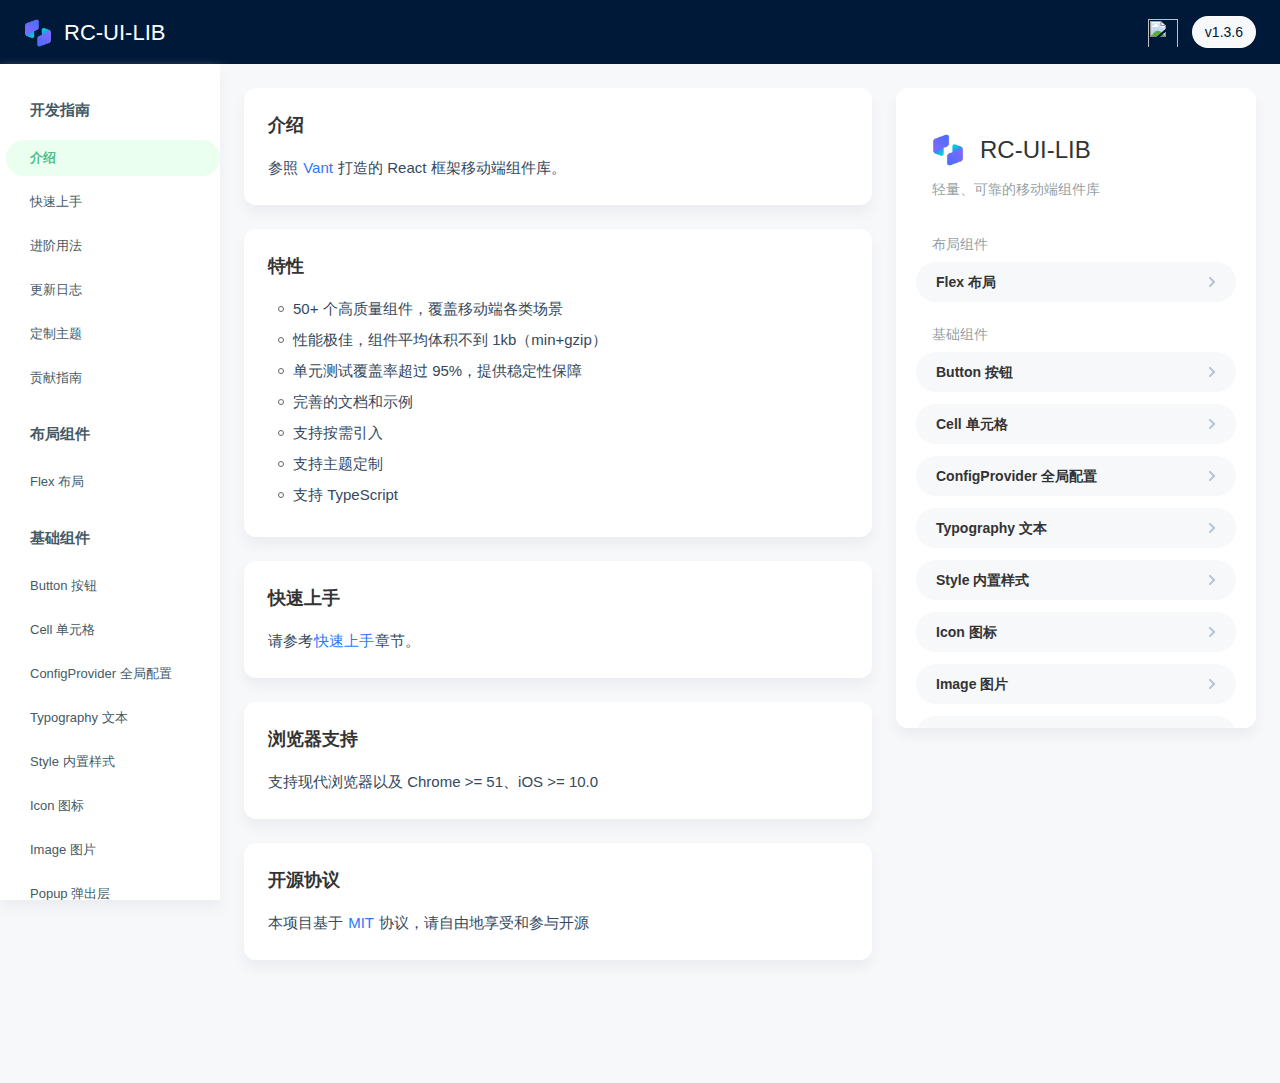
==== index.html @ c530688c "Deploying to gh-pages from @ windole/rc-ui-lib@82af30d1470b6442f98525e916a0ef64da126be9 🚀" ====
<!DOCTYPE html>
<html lang="en">
  <head>
    <meta charset="UTF-8" />
    <title>RC-UI-LIB - 轻量、可靠的移动端组件库</title>
    
    <meta name="description" content="轻量、可靠的移动端组件库" />
    
    <link rel="icon" type="image/png" href="./rc-ui-lib.png" />
    <meta
      name="viewport"
      content="width=device-width, initial-scale=1.0, maximum-scale=1.0, minimum-scale=1.0, viewport-fit=cover"
    />
    
    <meta http-equiv="Cache-Control" content="no-cache" />
    <meta http-equiv="Pragma" content="no-cache" />
    <meta http-equiv="Expires" content="0" />
    
    <script type="module" crossorigin src="./assets/main.d3267d7e.js"></script>
    <link rel="modulepreload" crossorigin href="./assets/locales.fc745e15.js">
    <link rel="modulepreload" crossorigin href="./assets/react-libs.5b212337.js">
    <link rel="stylesheet" href="./assets/index.b276807d.css">
  </head>
  <body>
    <div id="app"></div>
    
  </body>
</html>
---- assets/index.b276807d.css ----
.vant-doc-search{width:400px;height:64px;margin-left:140px;color:#454d64;font-size:14px;background-color:transparent;border:none}.vant-doc-search:focus{outline:none}.vant-doc-search::placeholder{color:#454d64;opacity:.7}.ds-dropdown-menu{line-height:1.8}.algolia-autocomplete .algolia-docsearch-suggestion--highlight{color:#2879ff;background-color:transparent}.algolia-autocomplete .algolia-docsearch-suggestion--title{font-weight:600}.algolia-autocomplete .algolia-docsearch-suggestion--text .algolia-docsearch-suggestion--highlight{box-shadow:inset 0 -1px #2879ff}.algolia-autocomplete .algolia-docsearch-suggestion--category-header{border-bottom-color:#eee}.algolia-autocomplete .ds-dropdown-menu [class^=ds-dataset-]{border:none}.algolia-autocomplete .ds-dropdown-menu{top:80%!important;box-shadow:0 4px 12px #ebedf0}.algolia-autocomplete .ds-dropdown-menu:before{display:none}.vant-doc-header{width:100%;background-color:#001938;user-select:none}.vant-doc-header__top{display:flex;align-items:center;height:64px;padding:0 24px;line-height:64px}.vant-doc-header__top-nav{flex:1;font-size:0;text-align:right}.vant-doc-header__top-nav>li{position:relative;display:inline-block;vertical-align:middle}.vant-doc-header__top-nav-item{margin-left:14px}.vant-doc-header__top-nav-title{display:block;font-size:15px}.vant-doc-header__cube{position:relative;display:block;padding:0 12px;color:#001938;background:#f7f8fa;font-size:14px;line-height:30px;text-align:center;border:1px solid rgba(255,255,255,.7);border-radius:20px;cursor:pointer;transition:.3s ease-in-out}.vant-doc-header__version-multiple:after{padding-right:20px;position:absolute;top:7px;right:7px;width:5px;height:5px;color:#001938;border:1px solid;border-color:transparent transparent currentColor currentColor;transform:rotate(-45deg);content:""}.vant-doc-header__version-pop{position:absolute;top:30px;right:0;left:0;z-index:99;color:#333;line-height:36px;text-align:left;background-color:#fff;border-radius:12px;box-shadow:0 4px 12px #ebedf0;transform-origin:top;transition:.2s cubic-bezier(.215,.61,.355,1)}.vant-doc-header__version-pop-item{padding-left:12px;transition:.2s}.vant-doc-header__version-pop-item:hover{color:#2879ff}.vant-doc-header__logo{display:block}.vant-doc-header__logo img,.vant-doc-header__logo span{vertical-align:middle}.vant-doc-header__logo img{width:28px;margin-right:12px}.vant-doc-header__logo span{display:inline-block;color:#fff;font-weight:500;text-decoration:none;font-size:22px;line-height:100%}.vant-doc-header__logo-link img{display:block;width:30px;height:30px;transition:.3s cubic-bezier(.175,.885,.32,1.275)}.vant-doc-header__logo-link img:hover{transform:scale(1.2)}.vant-doc-dropdown-enter,.vant-doc-dropdown-leave-active{transform:scaleY(0);opacity:0}.vant-doc-navlink{position:relative}.vant-doc-navlink:hover,.vant-doc-navlink.vant-doc-navlink--active{color:#4fc08d}.vant-doc-navlink.vant-doc-navlink--active{font-weight:600;background-color:#ebfff0;border-radius:999px}.vant-doc-navlink.vant-doc-navlink--active:after{display:inline-block}.vant-doc-nav{position:fixed;top:64px;bottom:0;left:0;z-index:1;min-width:220px;max-width:220px;padding:24px 0 72px;overflow-y:auto;background-color:#fff;box-shadow:0 8px 12px #ebedf0}@media (min-width: 1680px){.vant-doc-nav{left:50%;margin-left:-840px}}.vant-doc-nav::-webkit-scrollbar{width:6px;height:6px;background-color:transparent}.vant-doc-nav::-webkit-scrollbar-thumb{background-color:transparent;border-radius:6px}.vant-doc-nav:hover::-webkit-scrollbar-thumb{background-color:rgba(69,90,100,.2)}.vant-doc-nav__group{margin-bottom:16px;padding-left:6px}.vant-doc-nav__title{padding:8px 0 8px 24px;color:#455a64;font-weight:600;font-size:15px;line-height:28px}.vant-doc-nav__item a{display:block;margin:8px 0;padding:8px 0 8px 24px;color:#455a64;font-size:14px;line-height:20px;transition:color .2s}.vant-doc-nav__item a:hover,.vant-doc-nav__item a.active{color:#4fc08d}.vant-doc-nav__item a.active{font-weight:600;background-color:#ebfff0;border-radius:999px}.vant-doc-nav__item a span{font-size:13px}@media (max-width: 1300px){.vant-doc-nav__item a{font-size:13px}.vant-doc-nav__item:active{font-size:14px}}.vant-doc-container{box-sizing:border-box;padding-left:220px;overflow:hidden}.vant-doc-container--with-simulator{padding-right:384px}.vant-doc-content{position:relative;flex:1;padding:0 0 75px}.vant-doc-content .van-doc-card{margin-bottom:24px;padding:24px;background-color:#fff;border-radius:12px;box-shadow:0 8px 12px #ebedf0}.vant-doc-content a{margin:0 1px;color:#2879ff;-webkit-font-smoothing:auto}.vant-doc-content a:hover{color:#005cf4}.vant-doc-content a:active{color:#0049c1}.vant-doc-content h1,.vant-doc-content h2,.vant-doc-content h3,.vant-doc-content h4,.vant-doc-content h5,.vant-doc-content h6{color:#333;font-weight:400;line-height:1.5}.vant-doc-content h1[id],.vant-doc-content h2[id],.vant-doc-content h3[id],.vant-doc-content h4[id],.vant-doc-content h5[id],.vant-doc-content h6[id]{cursor:pointer}.vant-doc-content h1{margin:0 0 30px;font-size:30px;cursor:default}.vant-doc-content h2{margin:45px 0 20px;font-size:25px}.vant-doc-content h3{margin-bottom:16px;font-weight:600;font-size:18px}.vant-doc-content h4{margin:24px 0 12px;font-weight:600;font-size:16px}.vant-doc-content h5{margin:24px 0 12px;font-weight:600;font-size:15px}.vant-doc-content p{color:#34495e;font-size:15px;line-height:26px}.vant-doc-content table{width:100%;margin-top:12px;color:#34495e;font-size:14px;line-height:1.5;border-collapse:collapse}.vant-doc-content table th{padding:8px 10px;font-weight:600;text-align:left}.vant-doc-content table th:first-child{padding-left:0}.vant-doc-content table th:last-child{padding-right:0}.vant-doc-content table td{padding:8px;border-top:1px solid #f1f4f8}.vant-doc-content table td:first-child{padding-left:0}.vant-doc-content table td:first-child code{margin:0;padding:2px 6px;color:#2879ff;font-weight:600;font-size:11px;background-color:rgba(40,121,255,.1);border-radius:20px}.vant-doc-content table td:last-child{padding-right:0}.vant-doc-content table em{color:#4fc08d;font-size:14px;font-family:Source Code Pro,Monaco,Inconsolata,monospace;font-style:normal;-webkit-font-smoothing:auto}.vant-doc-content ul li,.vant-doc-content ol li{position:relative;margin:5px 0 5px 10px;padding-left:15px;color:#34495e;font-size:15px;line-height:26px}.vant-doc-content ul li:before,.vant-doc-content ol li:before{position:absolute;top:0;left:0;box-sizing:border-box;width:6px;height:6px;margin-top:10px;border:1px solid #666;border-radius:50%;content:""}.vant-doc-content hr{margin:30px 0;border:0 none;border-top:1px solid #eee}.vant-doc-content p>code,.vant-doc-content li>code,.vant-doc-content table code{display:inline;margin:0 2px;padding:2px 5px;font-size:14px;font-family:inherit;font-weight:600;word-break:keep-all;background-color:#f7f8fa;border-radius:4px;-webkit-font-smoothing:antialiased}.vant-doc-content p>code{font-size:14px}.vant-doc-content section{padding:24px;overflow:hidden}.vant-doc-content blockquote{margin:16px 0 0;padding:16px;background-color:#ecf9ff;border-radius:12px}.vant-doc-content img{width:100%;margin:16px 0;border-radius:12px}.vant-doc-content--changelog strong{display:block;margin:24px 0 12px;font-weight:600;font-size:15px;color:#000}.vant-doc-content--changelog h3+p code{margin:0}.vant-doc-content--changelog h3 a{color:inherit;font-size:20px}.vant-doc-simulator{position:absolute;top:88px;right:24px;z-index:1;box-sizing:border-box;width:360px;min-width:360px;overflow:hidden;background:#fafafa;border-radius:12px;box-shadow:0 8px 12px #ebedf0}@media (max-width: 1100px){.vant-doc-simulator{right:auto;left:750px}}@media (min-width: 1680px){.vant-doc-simulator{right:50%;margin-right:-816px}}.vant-doc-simulator-fixed{position:fixed;top:24px}.vant-doc-simulator iframe{display:block;width:100%}:root{--rc-doc-black: #000;--rc-doc-white: #fff;--rc-doc-gray-1: #f7f8fa;--rc-doc-gray-2: #f2f3f5;--rc-doc-gray-3: #ebedf0;--rc-doc-gray-4: #dcdee0;--rc-doc-gray-5: #c8c9cc;--rc-doc-gray-6: #969799;--rc-doc-gray-7: #646566;--rc-doc-gray-8: #323233;--rc-doc-blue: #1989fa;--rc-doc-green: #07c160;--rc-doc-padding: 24px;--rc-doc-row-max-width: 1680px;--rc-doc-nav-width: 220px;--rc-doc-border-radius: 20px;--rc-doc-simulator-width: 360px;--rc-doc-simulator-height: 620px;--rc-doc-header-top-height: 64px}.van-doc-theme-light{--rc-doc-text-color-1: var(--rc-doc-black);--rc-doc-text-color-2: var(--rc-doc-gray-8);--rc-doc-text-color-3: #34495e;--rc-doc-text-color-4: var(--rc-doc-gray-6);--rc-doc-link-color: var(--rc-doc-blue);--rc-doc-background: #eff2f5;--rc-doc-background-2: var(--rc-doc-white);--rc-doc-background-3: var(--rc-doc-white);--rc-doc-header-background: #011f3c;--rc-doc-border-color: var(--rc-doc-gray-2);--rc-doc-code-color: #58727e;--rc-doc-code-comment-color: var(--rc-doc-gray-6);--rc-doc-code-background: var(--rc-doc-gray-1);--rc-doc-blockquote-color: #2f85da;--rc-doc-blockquote-background: #ecf9ff}.van-doc-theme-dark{--rc-doc-text-color-1: var(--rc-doc-white);--rc-doc-text-color-2: rgba(255, 255, 255, .9);--rc-doc-text-color-3: rgba(255, 255, 255, .75);--rc-doc-text-color-4: rgba(255, 255, 255, .6);--rc-doc-link-color: #1bb5fe;--rc-doc-background: #202124;--rc-doc-background-2: rgba(255, 255, 255, .06);--rc-doc-background-3: rgba(255, 255, 255, .1);--rc-doc-header-background: rgba(1, 31, 60, .3);--rc-doc-border-color: #3a3a3c;--rc-doc-code-color: rgba(200, 200, 200, .85);--rc-doc-code-comment-color: var(--rc-doc-gray-7);--rc-doc-code-background: rgba(0, 0, 0, .24);--rc-doc-blockquote-color: #bae6fd;--rc-doc-blockquote-background: rgba(7, 89, 133, .25)}@font-face{font-weight:400;font-family:Open Sans;font-style:normal;src:local("Open Sans Regular"),local("OpenSans-Regular"),url(https://b.yzcdn.cn/vant/mem8YaGs126MiZpBA-UFWJ0bf8pkAp6a.woff2) format("woff2");unicode-range:U+0460-052F,U+1C80-1C88,U+20B4,U+2DE0-2DFF,U+A640-A69F,U+FE2E-FE2F}@font-face{font-weight:400;font-family:Open Sans;font-style:normal;src:local("Open Sans Regular"),local("OpenSans-Regular"),url(https://b.yzcdn.cn/vant/mem8YaGs126MiZpBA-UFUZ0bf8pkAp6a.woff2) format("woff2");unicode-range:U+0400-045F,U+0490-0491,U+04B0-04B1,U+2116}@font-face{font-weight:400;font-family:Open Sans;font-style:normal;src:local("Open Sans Regular"),local("OpenSans-Regular"),url(https://b.yzcdn.cn/vant/mem8YaGs126MiZpBA-UFWZ0bf8pkAp6a.woff2) format("woff2");unicode-range:U+1F00-1FFF}@font-face{font-weight:400;font-family:Open Sans;font-style:normal;src:local("Open Sans Regular"),local("OpenSans-Regular"),url(https://b.yzcdn.cn/vant/mem8YaGs126MiZpBA-UFVp0bf8pkAp6a.woff2) format("woff2");unicode-range:U+0370-03FF}@font-face{font-weight:400;font-family:Open Sans;font-style:normal;src:local("Open Sans Regular"),local("OpenSans-Regular"),url(https://b.yzcdn.cn/vant/mem8YaGs126MiZpBA-UFWp0bf8pkAp6a.woff2) format("woff2");unicode-range:U+0102-0103,U+0110-0111,U+0128-0129,U+0168-0169,U+01A0-01A1,U+01AF-01B0,U+1EA0-1EF9,U+20AB}@font-face{font-weight:400;font-family:Open Sans;font-style:normal;src:local("Open Sans Regular"),local("OpenSans-Regular"),url(https://b.yzcdn.cn/vant/mem8YaGs126MiZpBA-UFW50bf8pkAp6a.woff2) format("woff2");unicode-range:U+0100-024F,U+0259,U+1E00-1EFF,U+2020,U+20A0-20AB,U+20AD-20CF,U+2113,U+2C60-2C7F,U+A720-A7FF}@font-face{font-weight:400;font-family:Open Sans;font-style:normal;src:local("Open Sans Regular"),local("OpenSans-Regular"),url(https://b.yzcdn.cn/vant/mem8YaGs126MiZpBA-UFVZ0bf8pkAg.woff2) format("woff2");unicode-range:U+0000-00FF,U+0131,U+0152-0153,U+02BB-02BC,U+02C6,U+02DA,U+02DC,U+2000-206F,U+2074,U+20AC,U+2122,U+2191,U+2193,U+2212,U+2215,U+FEFF,U+FFFD}@font-face{font-weight:600;font-family:Open Sans;font-style:normal;src:local("Open Sans SemiBold"),local("OpenSans-SemiBold"),url(https://b.yzcdn.cn/vant/mem5YaGs126MiZpBA-UNirkOX-hpKKSTj5PW.woff2) format("woff2");unicode-range:U+0460-052F,U+1C80-1C88,U+20B4,U+2DE0-2DFF,U+A640-A69F,U+FE2E-FE2F}@font-face{font-weight:600;font-family:Open Sans;font-style:normal;src:local("Open Sans SemiBold"),local("OpenSans-SemiBold"),url(https://b.yzcdn.cn/vant/mem5YaGs126MiZpBA-UNirkOVuhpKKSTj5PW.woff2) format("woff2");unicode-range:U+0400-045F,U+0490-0491,U+04B0-04B1,U+2116}@font-face{font-weight:600;font-family:Open Sans;font-style:normal;src:local("Open Sans SemiBold"),local("OpenSans-SemiBold"),url(https://b.yzcdn.cn/vant/mem5YaGs126MiZpBA-UNirkOXuhpKKSTj5PW.woff2) format("woff2");unicode-range:U+1F00-1FFF}@font-face{font-weight:600;font-family:Open Sans;font-style:normal;src:local("Open Sans SemiBold"),local("OpenSans-SemiBold"),url(https://b.yzcdn.cn/vant/mem5YaGs126MiZpBA-UNirkOUehpKKSTj5PW.woff2) format("woff2");unicode-range:U+0370-03FF}@font-face{font-weight:600;font-family:Open Sans;font-style:normal;src:local("Open Sans SemiBold"),local("OpenSans-SemiBold"),url(https://b.yzcdn.cn/vant/mem5YaGs126MiZpBA-UNirkOXehpKKSTj5PW.woff2) format("woff2");unicode-range:U+0102-0103,U+0110-0111,U+0128-0129,U+0168-0169,U+01A0-01A1,U+01AF-01B0,U+1EA0-1EF9,U+20AB}@font-face{font-weight:600;font-family:Open Sans;font-style:normal;src:local("Open Sans SemiBold"),local("OpenSans-SemiBold"),url(https://b.yzcdn.cn/vant/mem5YaGs126MiZpBA-UNirkOXOhpKKSTj5PW.woff2) format("woff2");unicode-range:U+0100-024F,U+0259,U+1E00-1EFF,U+2020,U+20A0-20AB,U+20AD-20CF,U+2113,U+2C60-2C7F,U+A720-A7FF}@font-face{font-weight:600;font-family:Open Sans;font-style:normal;src:local("Open Sans SemiBold"),local("OpenSans-SemiBold"),url(https://b.yzcdn.cn/vant/mem5YaGs126MiZpBA-UNirkOUuhpKKSTjw.woff2) format("woff2");unicode-range:U+0000-00FF,U+0131,U+0152-0153,U+02BB-02BC,U+02C6,U+02DA,U+02DC,U+2000-206F,U+2074,U+20AC,U+2122,U+2191,U+2193,U+2212,U+2215,U+FEFF,U+FFFD}body{min-width:1100px;margin:0;overflow-x:auto;color:#333;font-size:16px;font-family:Open Sans,-apple-system,BlinkMacSystemFont,Helvetica Neue,Helvetica,Segoe UI,Arial,Roboto,PingFang SC,miui,Hiragino Sans GB,Microsoft Yahei,sans-serif;background-color:#f7f8fa;-webkit-font-smoothing:antialiased}p{margin:0}h1,h2,h3,h4,h5,h6{margin:0;font-size:inherit}ul,ol{margin:0;padding:0;list-style:none}a{text-decoration:none}.vant-doc-row{width:100%}@media (min-width: 1680px){.vant-doc-row{width:1680px;margin:0 auto}}code{position:relative;display:block;padding:16px 20px;overflow-x:auto;color:var(--rc-doc-code-color);font-weight:400;font-size:14px;font-family:Source Code Pro,Monaco,Inconsolata,monospace;line-height:26px;white-space:pre-wrap;word-wrap:break-word;-webkit-font-smoothing:auto;background-color:var(--rc-doc-code-background);border-radius:var(--rc-doc-border-radius)}pre{margin:20px 0 0}pre+p{margin-top:20px!important}.hljs{display:block;padding:.5em;overflow-x:auto;background:#fff}.hljs-subst{color:var(--rc-doc-code-color)}.hljs-string,.hljs-meta,.hljs-symbol,.hljs-template-tag,.hljs-template-variable,.hljs-addition{color:var(--rc-doc-green)}.hljs-comment,.hljs-quote{color:var(--rc-doc-code-comment-color)}.hljs-params,.hljs-keyword,.hljs-attribute{color:var(--rc-doc-purple)}.hljs-deletion,.hljs-variable,.hljs-number,.hljs-regexp,.hljs-literal,.hljs-bullet,.hljs-link{color:#eb6f6f}.hljs-attr,.hljs-selector-tag,.hljs-title,.hljs-section,.hljs-built_in,.hljs-doctag,.hljs-type,.hljs-name,.hljs-selector-id,.hljs-selector-class,.hljs-strong{color:#4994df}.hljs-emphasis{font-style:italic}.vant-doc-intro{padding-top:20px;font-family:Dosis,Source Sans Pro,Helvetica Neue,Arial,sans-serif;text-align:center}.vant-doc-intro p{margin-bottom:20px}
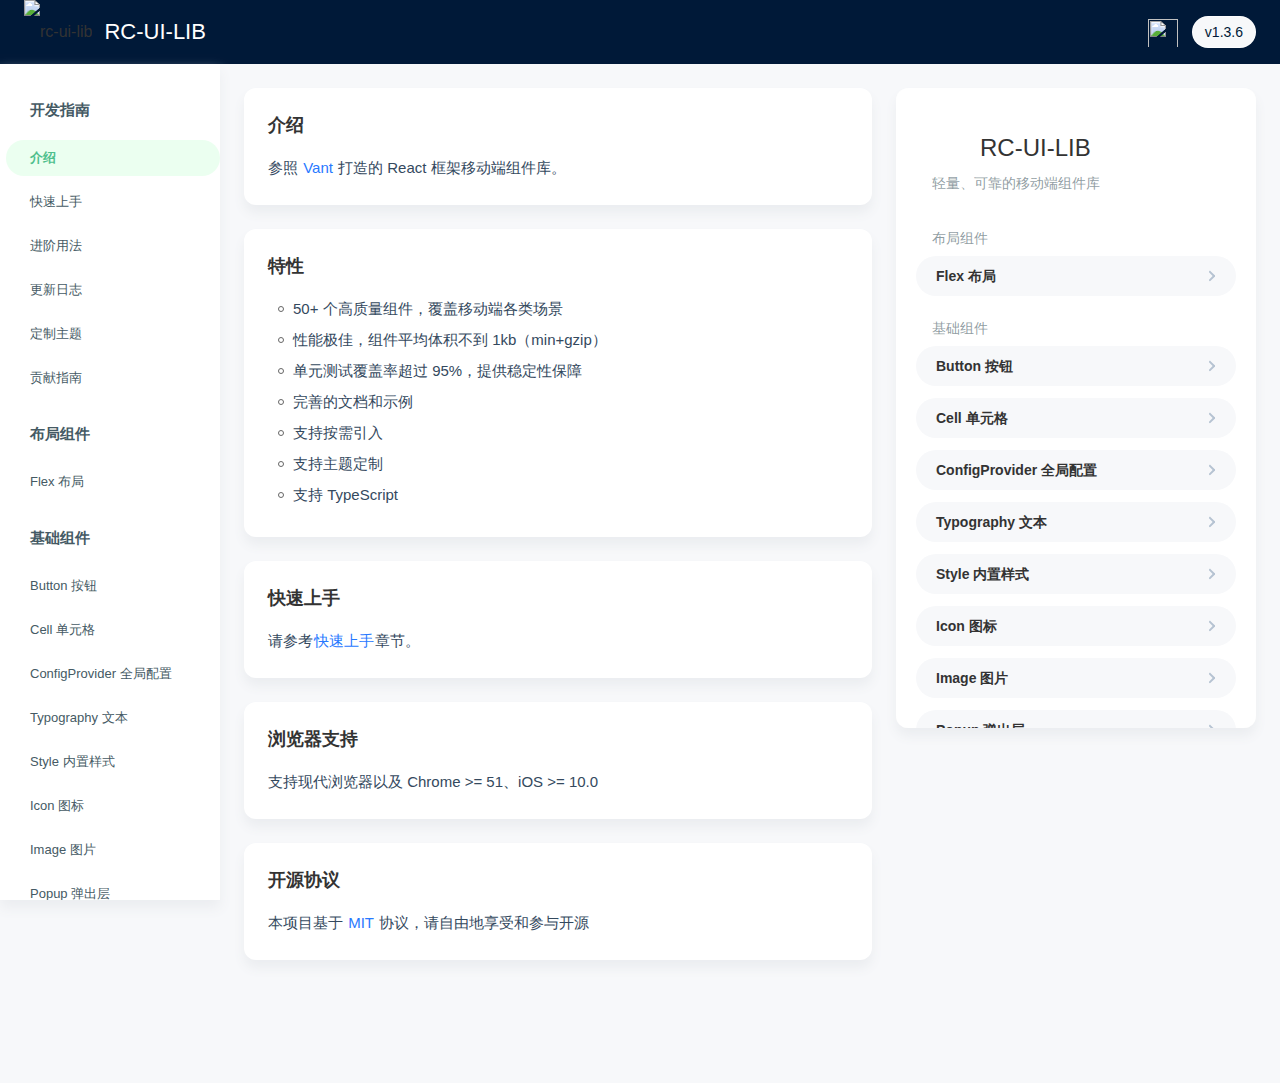
==== commit f1f8ff0d: "Deploying to gh-pages from @ windole/rc-ui-lib@b9b197636b48cbbb3d3b1d739280a4b4b9d02373 🚀" ====
--- a/index.html
+++ b/index.html
@@ -6,7 +6,7 @@
     
     <meta name="description" content="轻量、可靠的移动端组件库" />
     
-    <link rel="icon" type="image/png" href="./rc-ui-lib.png" />
+    <link rel="icon" type="image/png" href="https://rancui.github.io/rc-ui-lib/rc-ui-lib.png" />
     <meta
       name="viewport"
       content="width=device-width, initial-scale=1.0, maximum-scale=1.0, minimum-scale=1.0, viewport-fit=cover"
@@ -16,9 +16,9 @@
     <meta http-equiv="Pragma" content="no-cache" />
     <meta http-equiv="Expires" content="0" />
     
-    <script type="module" crossorigin src="./assets/main.d3267d7e.js"></script>
+    <script type="module" crossorigin src="./assets/main.db3864d0.js"></script>
     <link rel="modulepreload" crossorigin href="./assets/locales.fc745e15.js">
-    <link rel="modulepreload" crossorigin href="./assets/react-libs.5b212337.js">
+    <link rel="modulepreload" crossorigin href="./assets/react-libs.762d0c40.js">
     <link rel="stylesheet" href="./assets/index.b276807d.css">
   </head>
   <body>
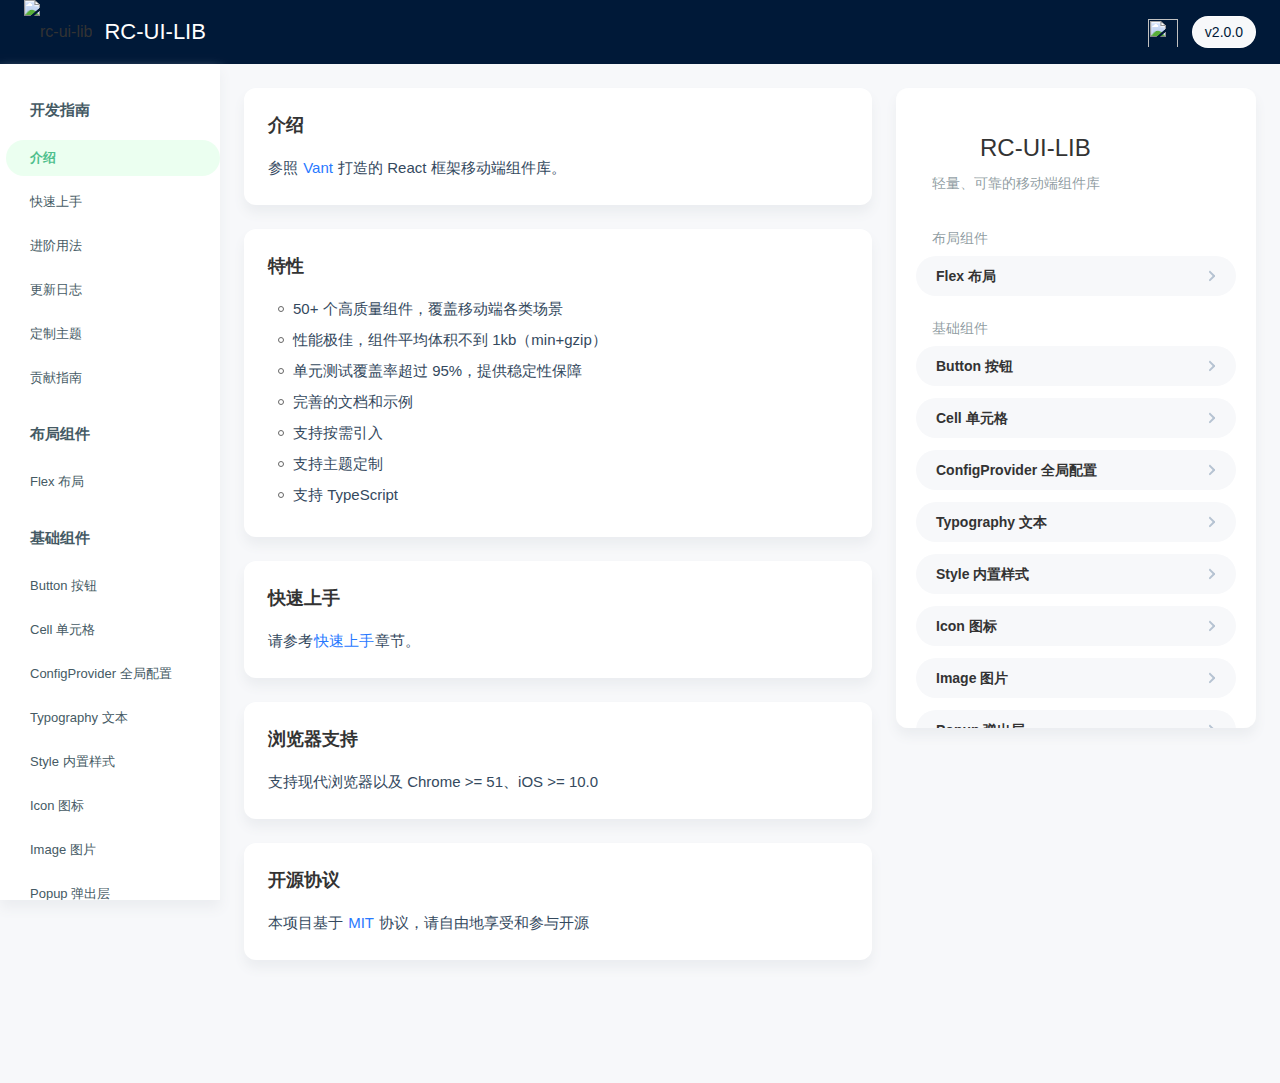
==== commit adb57b70: "Deploying to gh-pages from @ windole/rc-ui-lib@a2bfba639cfe3b44df6b082a14b8943ddc8acdbe 🚀" ====
--- a/index.html
+++ b/index.html
@@ -16,7 +16,7 @@
     <meta http-equiv="Pragma" content="no-cache" />
     <meta http-equiv="Expires" content="0" />
     
-    <script type="module" crossorigin src="./assets/main.db3864d0.js"></script>
+    <script type="module" crossorigin src="./assets/main.ed54b340.js"></script>
     <link rel="modulepreload" crossorigin href="./assets/locales.fc745e15.js">
     <link rel="modulepreload" crossorigin href="./assets/react-libs.762d0c40.js">
     <link rel="stylesheet" href="./assets/index.b276807d.css">
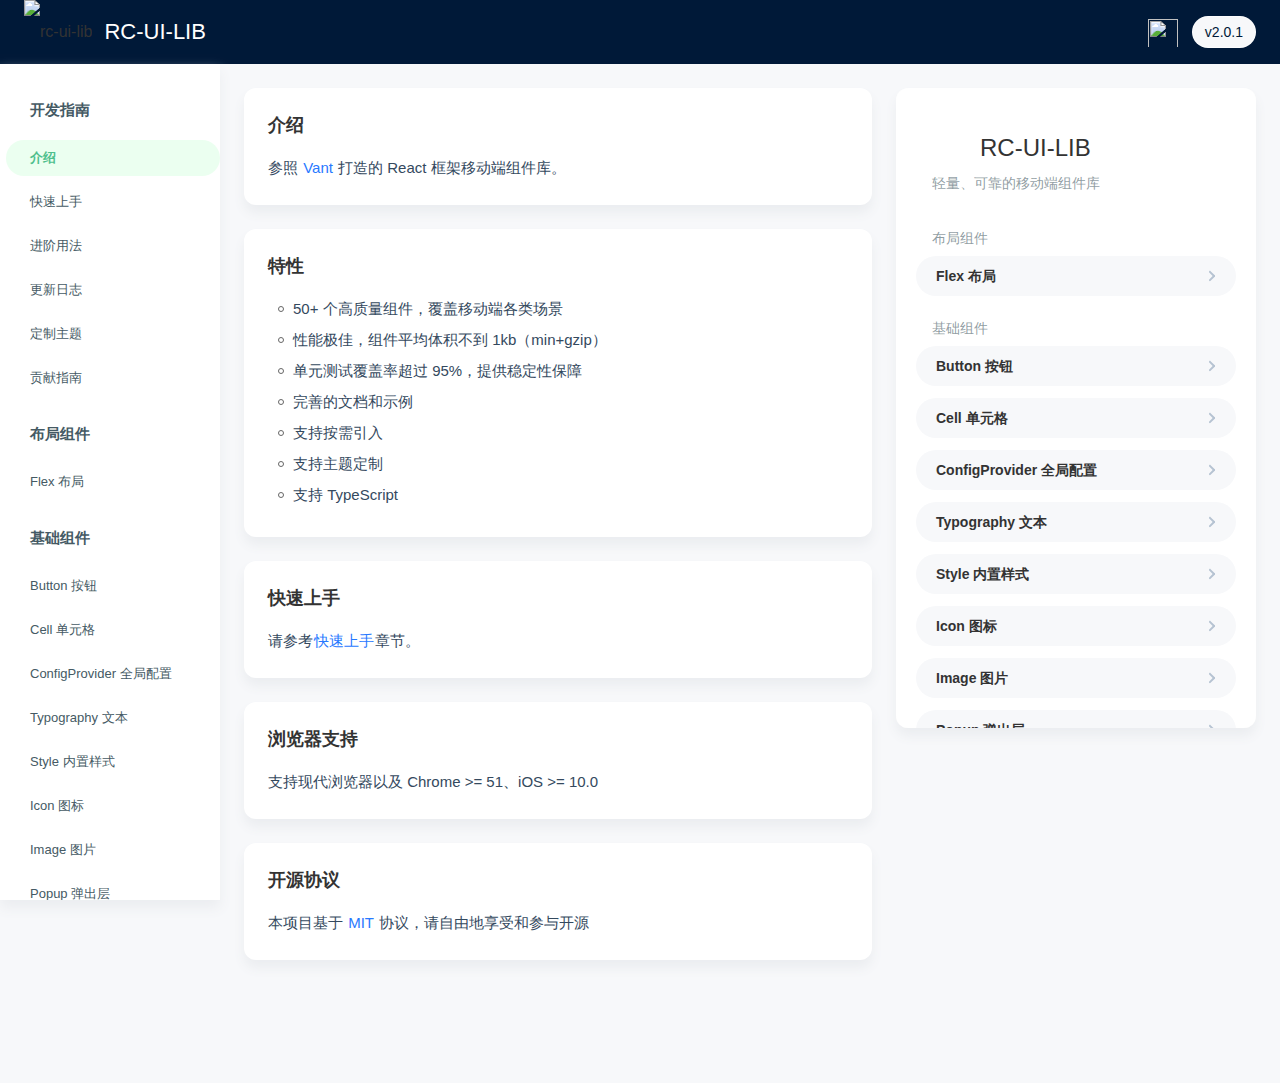
==== commit a0436ef1: "Deploying to gh-pages from @ windole/rc-ui-lib@f256f70e662d798be0de23d4d0414ca49ca78f05 🚀" ====
--- a/index.html
+++ b/index.html
@@ -16,7 +16,7 @@
     <meta http-equiv="Pragma" content="no-cache" />
     <meta http-equiv="Expires" content="0" />
     
-    <script type="module" crossorigin src="./assets/main.ed54b340.js"></script>
+    <script type="module" crossorigin src="./assets/main.81d01ae5.js"></script>
     <link rel="modulepreload" crossorigin href="./assets/locales.fc745e15.js">
     <link rel="modulepreload" crossorigin href="./assets/react-libs.762d0c40.js">
     <link rel="stylesheet" href="./assets/index.b276807d.css">
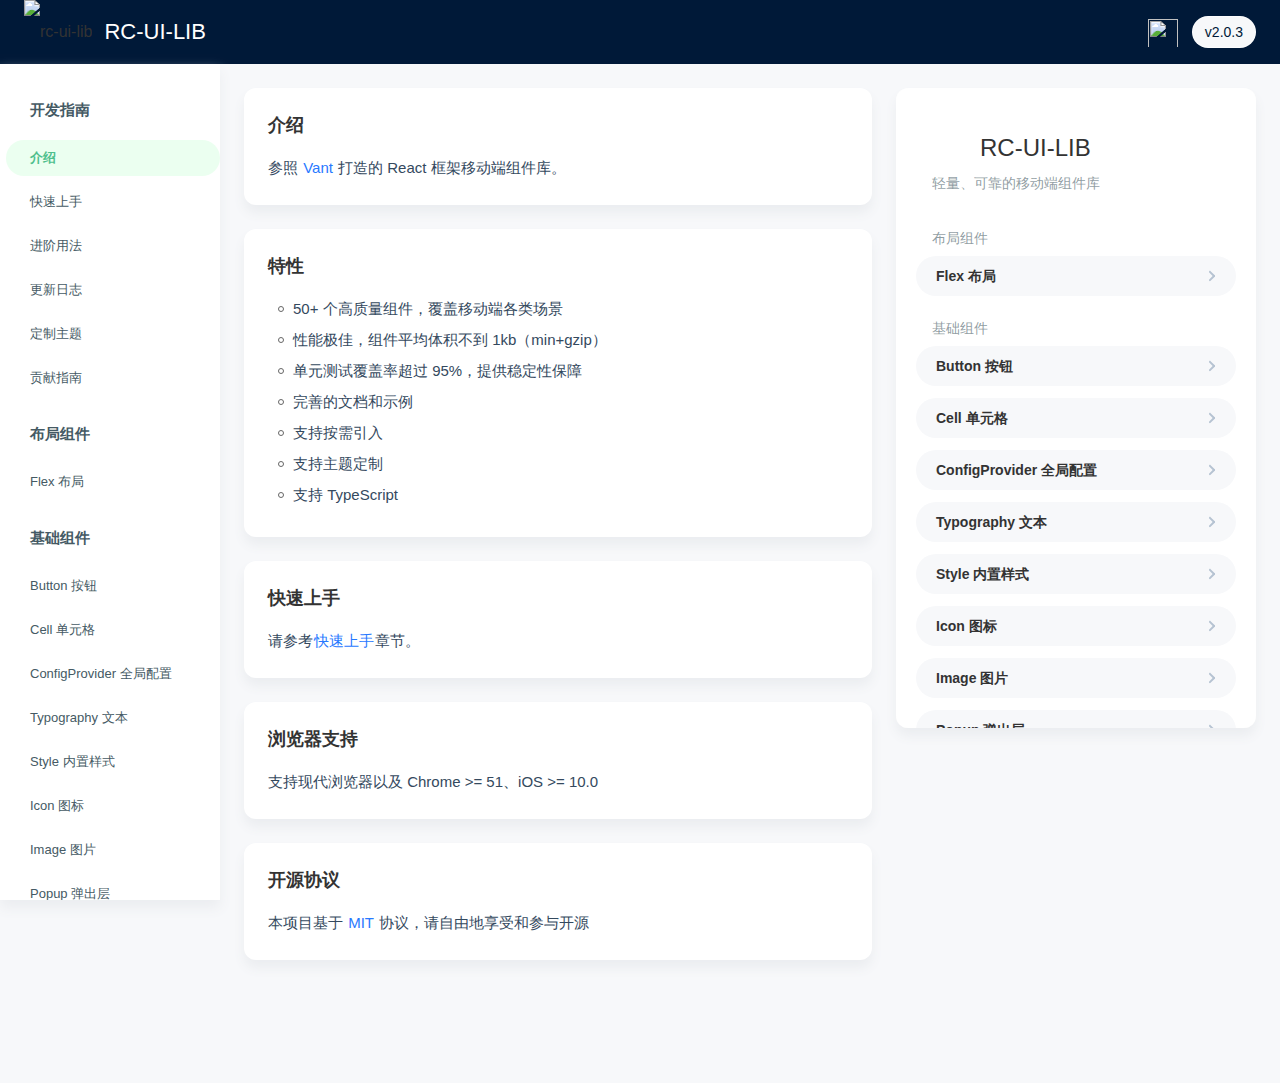
==== commit 4bfd10e5: "Deploying to gh-pages from @ windole/rc-ui-lib@662ab39cce49d0a401cdde02c8ed9d42ed00affb 🚀" ====
--- a/index.html
+++ b/index.html
@@ -16,9 +16,9 @@
     <meta http-equiv="Pragma" content="no-cache" />
     <meta http-equiv="Expires" content="0" />
     
-    <script type="module" crossorigin src="./assets/main.81d01ae5.js"></script>
+    <script type="module" crossorigin src="./assets/main.c02f70ca.js"></script>
     <link rel="modulepreload" crossorigin href="./assets/locales.fc745e15.js">
-    <link rel="modulepreload" crossorigin href="./assets/react-libs.762d0c40.js">
+    <link rel="modulepreload" crossorigin href="./assets/react-libs.513007de.js">
     <link rel="stylesheet" href="./assets/index.b276807d.css">
   </head>
   <body>
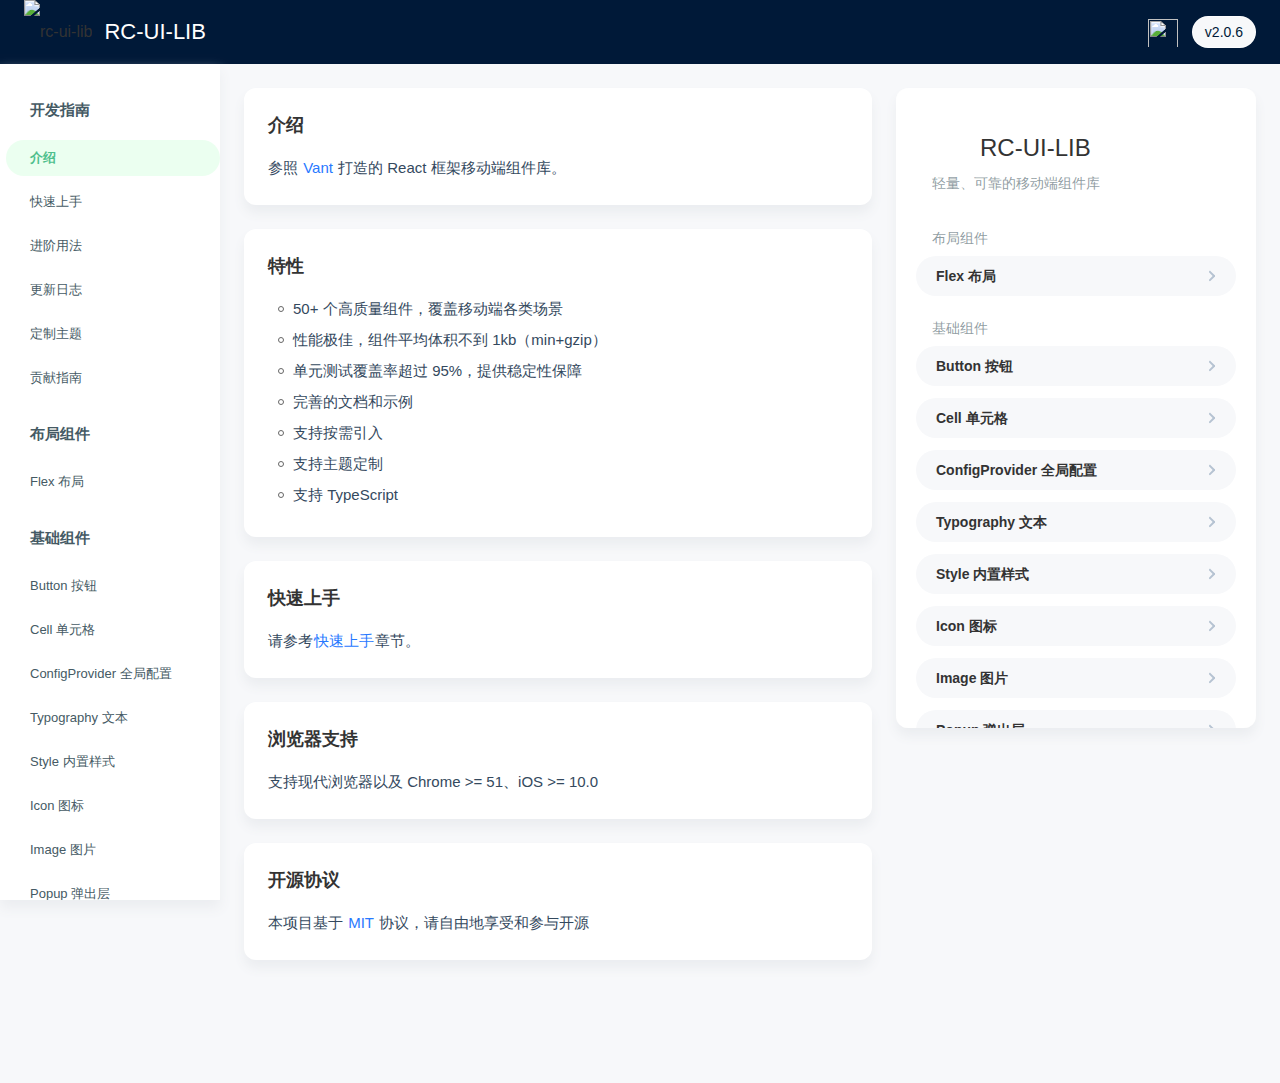
==== commit 2f94bc55: "Deploying to gh-pages from @ windole/rc-ui-lib@b8aa868971fa9392933442a0353c5ab19d2433c6 🚀" ====
--- a/index.html
+++ b/index.html
@@ -16,7 +16,7 @@
     <meta http-equiv="Pragma" content="no-cache" />
     <meta http-equiv="Expires" content="0" />
     
-    <script type="module" crossorigin src="./assets/main.c02f70ca.js"></script>
+    <script type="module" crossorigin src="./assets/main.d619e9cc.js"></script>
     <link rel="modulepreload" crossorigin href="./assets/locales.fc745e15.js">
     <link rel="modulepreload" crossorigin href="./assets/react-libs.513007de.js">
     <link rel="stylesheet" href="./assets/index.b276807d.css">
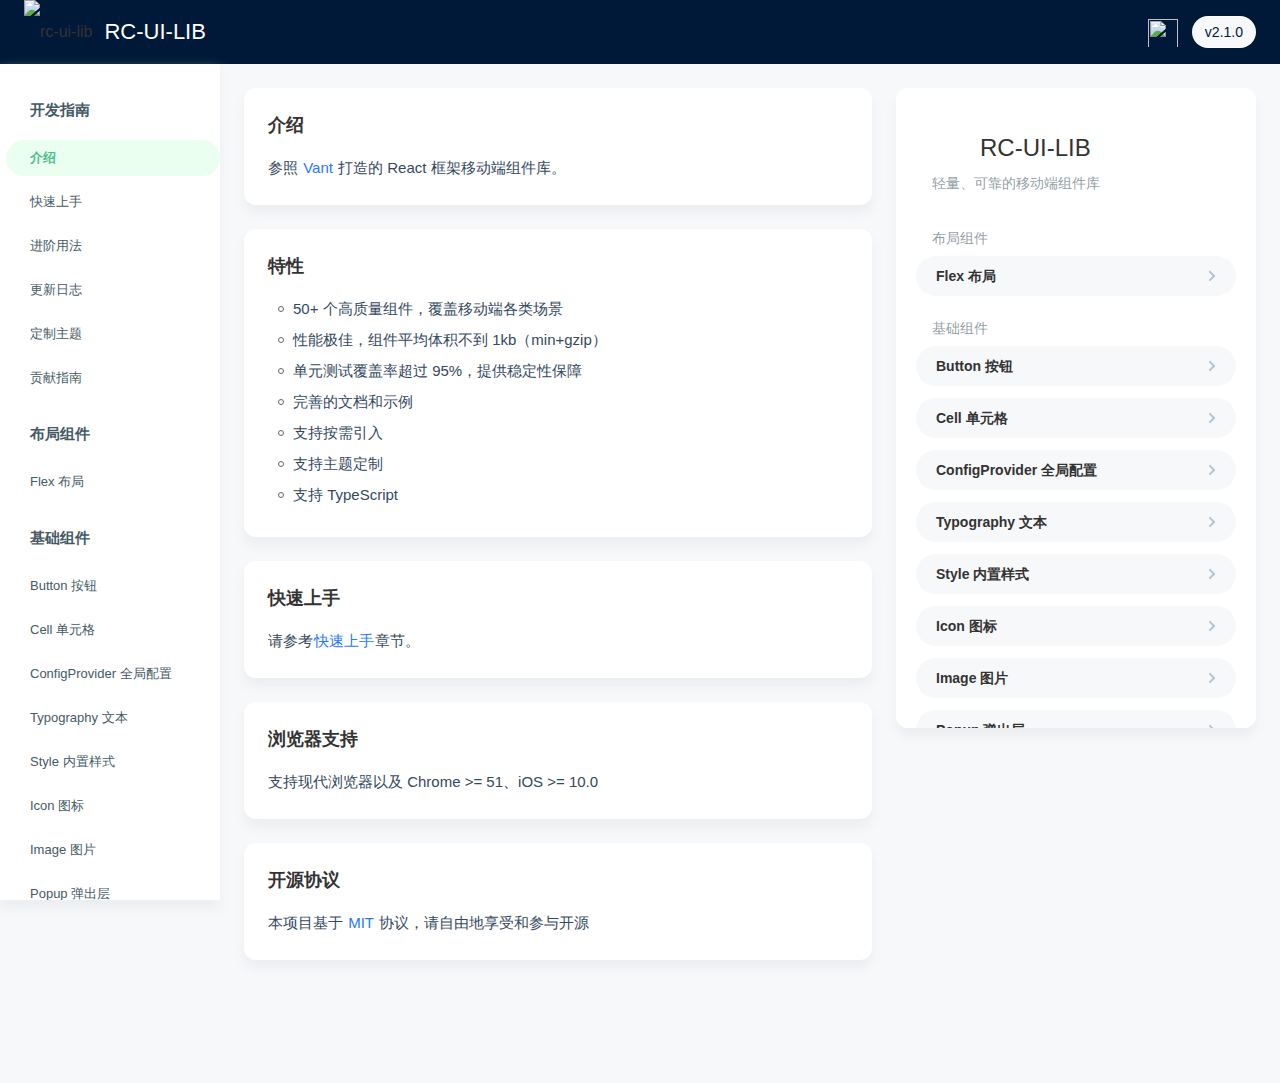
==== commit 2009bef7: "Deploying to gh-pages from @ windole/rc-ui-lib@eb7e65e50ffde8fbac81395db17a6fbe488a08ba 🚀" ====
--- a/index.html
+++ b/index.html
@@ -16,9 +16,9 @@
     <meta http-equiv="Pragma" content="no-cache" />
     <meta http-equiv="Expires" content="0" />
     
-    <script type="module" crossorigin src="./assets/main.d619e9cc.js"></script>
-    <link rel="modulepreload" crossorigin href="./assets/locales.fc745e15.js">
-    <link rel="modulepreload" crossorigin href="./assets/react-libs.513007de.js">
+    <script type="module" crossorigin src="./assets/main.f9354cdb.js"></script>
+    <link rel="modulepreload" crossorigin href="./assets/react-libs.062f9f01.js">
+    <link rel="modulepreload" crossorigin href="./assets/locales.1fb249cc.js">
     <link rel="stylesheet" href="./assets/index.b276807d.css">
   </head>
   <body>
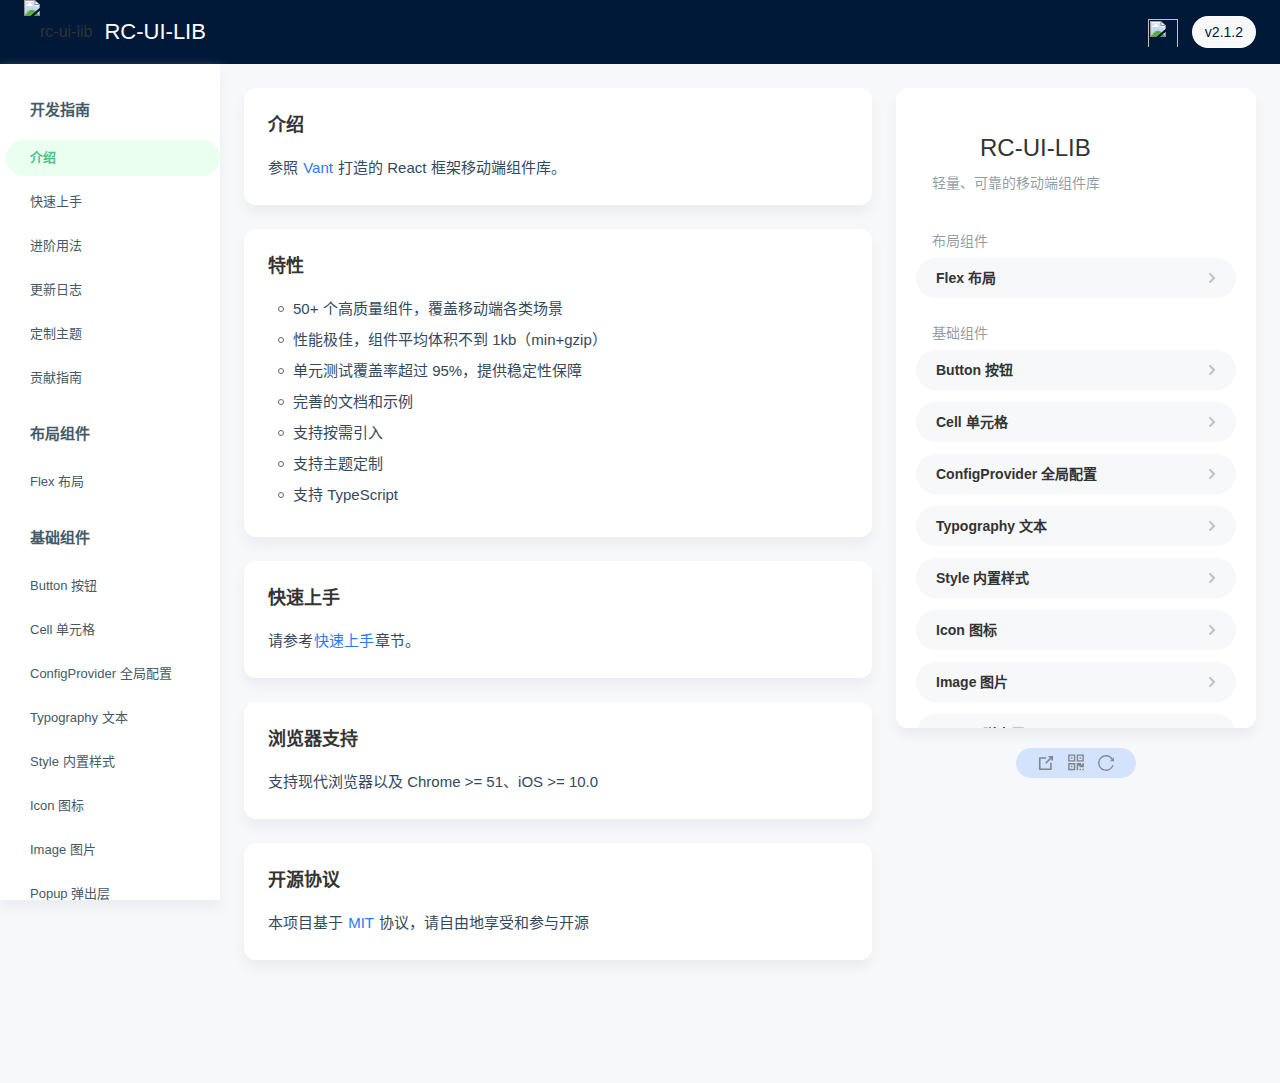
==== commit dadd670d: "Deploying to gh-pages from @ windole/rc-ui-lib@1df598cfe5afe3c5a3ff44bd75c5d750902449ec 🚀" ====
--- a/index.html
+++ b/index.html
@@ -1,5 +1,5 @@
 <!DOCTYPE html>
-<html lang="en">
+<html lang="zh-CN">
   <head>
     <meta charset="UTF-8" />
     <title>RC-UI-LIB - 轻量、可靠的移动端组件库</title>
@@ -16,10 +16,10 @@
     <meta http-equiv="Pragma" content="no-cache" />
     <meta http-equiv="Expires" content="0" />
     
-    <script type="module" crossorigin src="./assets/main.f9354cdb.js"></script>
-    <link rel="modulepreload" crossorigin href="./assets/react-libs.062f9f01.js">
-    <link rel="modulepreload" crossorigin href="./assets/locales.1fb249cc.js">
-    <link rel="stylesheet" href="./assets/index.b276807d.css">
+    <script type="module" crossorigin src="./assets/main-9ca1c17d.js"></script>
+    <link rel="modulepreload" crossorigin href="./assets/react-libs-840bfe49.js">
+    <link rel="modulepreload" crossorigin href="./assets/locales-548059eb.js">
+    <link rel="stylesheet" href="./assets/index-10c3f757.css">
   </head>
   <body>
     <div id="app"></div>
--- a/assets/index-10c3f757.css
+++ b/assets/index-10c3f757.css
@@ -0,0 +1 @@
+.vant-doc-search{width:400px;height:64px;margin-left:140px;color:#454d64;font-size:14px;background-color:transparent;border:none}.vant-doc-search:focus{outline:none}.vant-doc-search::placeholder{color:#454d64;opacity:.7}.ds-dropdown-menu{line-height:1.8}.algolia-autocomplete .algolia-docsearch-suggestion--highlight{color:#2879ff;background-color:transparent}.algolia-autocomplete .algolia-docsearch-suggestion--title{font-weight:600}.algolia-autocomplete .algolia-docsearch-suggestion--text .algolia-docsearch-suggestion--highlight{box-shadow:inset 0 -1px #2879ff}.algolia-autocomplete .algolia-docsearch-suggestion--category-header{border-bottom-color:#eee}.algolia-autocomplete .ds-dropdown-menu [class^=ds-dataset-]{border:none}.algolia-autocomplete .ds-dropdown-menu{top:80%!important;box-shadow:0 4px 12px #ebedf0}.algolia-autocomplete .ds-dropdown-menu:before{display:none}.vant-doc-header{width:100%;background-color:#001938;-webkit-user-select:none;user-select:none}.vant-doc-header__top{display:flex;align-items:center;height:64px;padding:0 24px;line-height:64px}.vant-doc-header__top-nav{flex:1;font-size:0;text-align:right}.vant-doc-header__top-nav>li{position:relative;display:inline-block;vertical-align:middle}.vant-doc-header__top-nav-item{margin-left:14px}.vant-doc-header__top-nav-title{display:block;font-size:15px}.vant-doc-header__cube{position:relative;display:block;padding:0 12px;color:#001938;background:#f7f8fa;font-size:14px;line-height:30px;text-align:center;border:1px solid rgba(255,255,255,.7);border-radius:20px;cursor:pointer;transition:.3s ease-in-out}.vant-doc-header__version-multiple:after{padding-right:20px;position:absolute;top:7px;right:7px;width:5px;height:5px;color:#001938;border:1px solid;border-color:transparent transparent currentColor currentColor;transform:rotate(-45deg);content:""}.vant-doc-header__version-pop{position:absolute;top:30px;right:0;left:0;z-index:99;color:#333;line-height:36px;text-align:left;background-color:#fff;border-radius:12px;box-shadow:0 4px 12px #ebedf0;transform-origin:top;transition:.2s cubic-bezier(.215,.61,.355,1)}.vant-doc-header__version-pop-item{padding-left:12px;transition:.2s}.vant-doc-header__version-pop-item:hover{color:#2879ff}.vant-doc-header__logo{display:block}.vant-doc-header__logo img,.vant-doc-header__logo span{vertical-align:middle}.vant-doc-header__logo img{width:28px;margin-right:12px}.vant-doc-header__logo span{display:inline-block;color:#fff;font-weight:500;text-decoration:none;font-size:22px;line-height:100%}.vant-doc-header__logo-link img{display:block;width:30px;height:30px;transition:.3s cubic-bezier(.175,.885,.32,1.275)}.vant-doc-header__logo-link img:hover{transform:scale(1.2)}.vant-doc-dropdown-enter,.vant-doc-dropdown-leave-active{transform:scaleY(0);opacity:0}.vant-doc-navlink{position:relative}.vant-doc-navlink:hover,.vant-doc-navlink.vant-doc-navlink--active{color:#4fc08d}.vant-doc-navlink.vant-doc-navlink--active{font-weight:600;background-color:#ebfff0;border-radius:999px}.vant-doc-navlink.vant-doc-navlink--active:after{display:inline-block}.vant-doc-nav{position:fixed;top:64px;bottom:0;left:0;z-index:1;min-width:220px;max-width:220px;padding:24px 0 72px;overflow-y:auto;background-color:#fff;box-shadow:0 8px 12px #ebedf0}@media (min-width: 1680px){.vant-doc-nav{left:50%;margin-left:-840px}}.vant-doc-nav::-webkit-scrollbar{width:6px;height:6px;background-color:transparent}.vant-doc-nav::-webkit-scrollbar-thumb{background-color:transparent;border-radius:6px}.vant-doc-nav:hover::-webkit-scrollbar-thumb{background-color:rgba(69,90,100,.2)}.vant-doc-nav__group{margin-bottom:16px;padding-left:6px}.vant-doc-nav__title{padding:8px 0 8px 24px;color:#455a64;font-weight:600;font-size:15px;line-height:28px}.vant-doc-nav__item a{display:block;margin:8px 0;padding:8px 0 8px 24px;color:#455a64;font-size:14px;line-height:20px;transition:color .2s}.vant-doc-nav__item a:hover,.vant-doc-nav__item a.active{color:#4fc08d}.vant-doc-nav__item a.active{font-weight:600;background-color:#ebfff0;border-radius:999px}.vant-doc-nav__item a span{font-size:13px}@media (max-width: 1300px){.vant-doc-nav__item a{font-size:13px}.vant-doc-nav__item:active{font-size:14px}}.vant-doc-container{box-sizing:border-box;padding-left:220px;overflow:hidden}.vant-doc-container--with-simulator{padding-right:384px}.vant-doc-content{position:relative;flex:1;padding:0 0 75px}.vant-doc-content .van-doc-card{margin-bottom:24px;padding:24px;background-color:#fff;border-radius:12px;box-shadow:0 8px 12px #ebedf0}.vant-doc-content a{margin:0 1px;color:#2879ff;-webkit-font-smoothing:auto}.vant-doc-content a:hover{color:#005cf4}.vant-doc-content a:active{color:#0049c1}.vant-doc-content h1,.vant-doc-content h2,.vant-doc-content h3,.vant-doc-content h4,.vant-doc-content h5,.vant-doc-content h6{color:#333;font-weight:400;line-height:1.5}.vant-doc-content h1[id],.vant-doc-content h2[id],.vant-doc-content h3[id],.vant-doc-content h4[id],.vant-doc-content h5[id],.vant-doc-content h6[id]{cursor:pointer}.vant-doc-content h1{margin:0 0 30px;font-size:30px;cursor:default}.vant-doc-content h2{margin:45px 0 20px;font-size:25px}.vant-doc-content h3{margin-bottom:16px;font-weight:600;font-size:18px}.vant-doc-content h4{margin:24px 0 12px;font-weight:600;font-size:16px}.vant-doc-content h5{margin:24px 0 12px;font-weight:600;font-size:15px}.vant-doc-content p{color:#34495e;font-size:15px;line-height:26px}.vant-doc-content table{width:100%;margin-top:12px;color:#34495e;font-size:14px;line-height:1.5;border-collapse:collapse}.vant-doc-content table th{padding:8px 10px;font-weight:600;text-align:left}.vant-doc-content table th:first-child{padding-left:0}.vant-doc-content table th:last-child{padding-right:0}.vant-doc-content table td{padding:8px;border-top:1px solid #f1f4f8}.vant-doc-content table td:first-child{padding-left:0}.vant-doc-content table td:first-child code{margin:0;padding:2px 6px;color:#2879ff;font-weight:600;font-size:11px;background-color:rgba(40,121,255,.1);border-radius:20px}.vant-doc-content table td:last-child{padding-right:0}.vant-doc-content table em{color:#4fc08d;font-size:14px;font-family:Source Code Pro,Monaco,Inconsolata,monospace;font-style:normal;-webkit-font-smoothing:auto}.vant-doc-content ul li,.vant-doc-content ol li{position:relative;margin:5px 0 5px 10px;padding-left:15px;color:#34495e;font-size:15px;line-height:26px}.vant-doc-content ul li:before,.vant-doc-content ol li:before{position:absolute;top:0;left:0;box-sizing:border-box;width:6px;height:6px;margin-top:10px;border:1px solid #666;border-radius:50%;content:""}.vant-doc-content hr{margin:30px 0;border:0 none;border-top:1px solid #eee}.vant-doc-content p>code,.vant-doc-content li>code,.vant-doc-content table code{display:inline;margin:0 2px;padding:2px 5px;font-size:14px;font-family:inherit;font-weight:600;word-break:keep-all;background-color:#f7f8fa;border-radius:4px;-webkit-font-smoothing:antialiased}.vant-doc-content p>code{font-size:14px}.vant-doc-content section{padding:24px;overflow:hidden}.vant-doc-content blockquote{margin:16px 0 0;padding:16px;background-color:#ecf9ff;border-radius:12px}.vant-doc-content img{width:100%;margin:16px 0;border-radius:12px}.vant-doc-content--changelog strong{display:block;margin:24px 0 12px;font-weight:600;font-size:15px;color:#000}.vant-doc-content--changelog h3+p code{margin:0}.vant-doc-content--changelog h3 a{color:inherit;font-size:20px}html[data-theme=dark]{--rc-doc-dropdown-background: #13171c;--rc-doc-icon-filter: invert(100%) sepia(94%) saturate(17%) hue-rotate(223deg) brightness(104%) contrast(98%)}html{--rc-doc-dropdown-background: #fff}:root{--rc-doc-radius: .4rem;--rc-doc-transition-fast: .2s;--rc-doc-transition-slow: .4s;--rc-doc-transition-timing-default: cubic-bezier(.08, .52, .52, 1);--rc-doc-shadow-lw: 0 1px 2px 0 rgba(0, 0, 0, .1);--rc-doc-shadow-md: 0 5px 40px rgba(0, 0, 0, .2);--rc-doc-shadow-tl: 0 12px 28px 0 rgba(0, 0, 0, .2), 0 2px 4px 0 rgba(0, 0, 0, .1);--rc-doc-icon-arrow: url([data-uri]);--rc-doc-icon-filter: none}.doc-dropdown{--rc-doc-dropdown-offset-x: 0px;--rc-doc-dropdown-offset-y: 0px;--rc-doc-dropdown-overlay-width: 10rem;position:relative;transition:opacity .2s ease-out}.doc-dropdown *{box-sizing:border-box}.doc-dropdown--overlay{display:inline-flex;align-items:center}.doc-dropdown--overlay:after{content:"";font-weight:400;background:var(--rc-doc-icon-arrow) 100% .25rem;filter:var(--rc-doc-icon-filter);background-repeat:no-repeat;border:none;min-height:.25rem;min-width:.5rem;transform:rotate(180deg);margin-left:.3em}.doc-dropdown:not(:hover)>.doc-dropdown__child{visibility:hidden;pointer-events:none;opacity:0;transform:translateY(-.625rem)}.doc-dropdown:not(:hover)>.doc-dropdown__child.topCenter{right:50%;transform:translate(50%,.625rem)}.doc-dropdown__child{list-style:none;max-height:80vh;min-width:var(--rc-doc-dropdown-overlay-width);opacity:1;position:absolute;top:100%;left:inherit;right:0;transform:translate(0);transition-property:opacity,transform,visibility;transition-duration:var(--rc-doc-transition-fast);transition-timing-function:var(--rc-doc-transition-timing-default);z-index:100}.doc-dropdown__child.topCenter{top:inherit;bottom:100%;right:50%;transform:translate(50%)}.doc-dropdown__child_content{transform:translate(var(--rc-doc-dropdown-offset-x),var(--rc-doc-dropdown-offset-y));overflow-y:auto;padding:.5rem;background-color:var(--rc-doc-dropdown-background);border-radius:var(--rc-doc-radius);box-shadow:var(--rc-doc-shadow-md)}.vant-doc-simulator{position:absolute;top:88px;right:24px;z-index:1;box-sizing:border-box;width:360px;min-width:360px;text-align:center}.vant-doc-simulator iframe{overflow:hidden;background:#fafafa;border-radius:12px;box-shadow:0 8px 12px #ebedf0}@media (max-width: 1100px){.vant-doc-simulator{right:auto;left:750px}}@media (min-width: 1680px){.vant-doc-simulator{right:50%;margin-right:-816px}}.vant-doc-simulator-fixed{position:fixed;top:24px}.vant-doc-simulator iframe{display:block;width:100%}.vant-doc-simulator__actions{margin-top:20px;padding:5px 15px;border-radius:18px;background:#d3e3fd;display:inline-flex}.vant-doc-simulator__actions__item{margin:0 5px;color:#5f5f5f}.vant-doc-simulator__actions svg{opacity:.7;display:block;width:20px;transition:opacity .2s}.vant-doc-simulator__actions svg:hover{opacity:1}:root{--rc-doc-black: #000;--rc-doc-white: #fff;--rc-doc-gray-1: #f7f8fa;--rc-doc-gray-2: #f2f3f5;--rc-doc-gray-3: #ebedf0;--rc-doc-gray-4: #dcdee0;--rc-doc-gray-5: #c8c9cc;--rc-doc-gray-6: #969799;--rc-doc-gray-7: #646566;--rc-doc-gray-8: #323233;--rc-doc-blue: #1989fa;--rc-doc-green: #07c160;--rc-doc-padding: 24px;--rc-doc-row-max-width: 1680px;--rc-doc-nav-width: 220px;--rc-doc-border-radius: 20px;--rc-doc-simulator-width: 360px;--rc-doc-simulator-height: 620px;--rc-doc-header-top-height: 64px}.van-doc-theme-light{--rc-doc-text-color-1: var(--rc-doc-black);--rc-doc-text-color-2: var(--rc-doc-gray-8);--rc-doc-text-color-3: #34495e;--rc-doc-text-color-4: var(--rc-doc-gray-6);--rc-doc-link-color: var(--rc-doc-blue);--rc-doc-background: #eff2f5;--rc-doc-background-2: var(--rc-doc-white);--rc-doc-background-3: var(--rc-doc-white);--rc-doc-header-background: #011f3c;--rc-doc-border-color: var(--rc-doc-gray-2);--rc-doc-code-color: #58727e;--rc-doc-code-comment-color: var(--rc-doc-gray-6);--rc-doc-code-background: var(--rc-doc-gray-1);--rc-doc-blockquote-color: #2f85da;--rc-doc-blockquote-background: #ecf9ff}.van-doc-theme-dark{--rc-doc-text-color-1: var(--rc-doc-white);--rc-doc-text-color-2: rgba(255, 255, 255, .9);--rc-doc-text-color-3: rgba(255, 255, 255, .75);--rc-doc-text-color-4: rgba(255, 255, 255, .6);--rc-doc-link-color: #1bb5fe;--rc-doc-background: #202124;--rc-doc-background-2: rgba(255, 255, 255, .06);--rc-doc-background-3: rgba(255, 255, 255, .1);--rc-doc-header-background: rgba(1, 31, 60, .3);--rc-doc-border-color: #3a3a3c;--rc-doc-code-color: rgba(200, 200, 200, .85);--rc-doc-code-comment-color: var(--rc-doc-gray-7);--rc-doc-code-background: rgba(0, 0, 0, .24);--rc-doc-blockquote-color: #bae6fd;--rc-doc-blockquote-background: rgba(7, 89, 133, .25)}@font-face{font-weight:400;font-family:Open Sans;font-style:normal;src:local("Open Sans Regular"),local("OpenSans-Regular"),url(https://b.yzcdn.cn/vant/mem8YaGs126MiZpBA-UFWJ0bf8pkAp6a.woff2) format("woff2");unicode-range:U+0460-052F,U+1C80-1C88,U+20B4,U+2DE0-2DFF,U+A640-A69F,U+FE2E-FE2F}@font-face{font-weight:400;font-family:Open Sans;font-style:normal;src:local("Open Sans Regular"),local("OpenSans-Regular"),url(https://b.yzcdn.cn/vant/mem8YaGs126MiZpBA-UFUZ0bf8pkAp6a.woff2) format("woff2");unicode-range:U+0400-045F,U+0490-0491,U+04B0-04B1,U+2116}@font-face{font-weight:400;font-family:Open Sans;font-style:normal;src:local("Open Sans Regular"),local("OpenSans-Regular"),url(https://b.yzcdn.cn/vant/mem8YaGs126MiZpBA-UFWZ0bf8pkAp6a.woff2) format("woff2");unicode-range:U+1F00-1FFF}@font-face{font-weight:400;font-family:Open Sans;font-style:normal;src:local("Open Sans Regular"),local("OpenSans-Regular"),url(https://b.yzcdn.cn/vant/mem8YaGs126MiZpBA-UFVp0bf8pkAp6a.woff2) format("woff2");unicode-range:U+0370-03FF}@font-face{font-weight:400;font-family:Open Sans;font-style:normal;src:local("Open Sans Regular"),local("OpenSans-Regular"),url(https://b.yzcdn.cn/vant/mem8YaGs126MiZpBA-UFWp0bf8pkAp6a.woff2) format("woff2");unicode-range:U+0102-0103,U+0110-0111,U+0128-0129,U+0168-0169,U+01A0-01A1,U+01AF-01B0,U+1EA0-1EF9,U+20AB}@font-face{font-weight:400;font-family:Open Sans;font-style:normal;src:local("Open Sans Regular"),local("OpenSans-Regular"),url(https://b.yzcdn.cn/vant/mem8YaGs126MiZpBA-UFW50bf8pkAp6a.woff2) format("woff2");unicode-range:U+0100-024F,U+0259,U+1E00-1EFF,U+2020,U+20A0-20AB,U+20AD-20CF,U+2113,U+2C60-2C7F,U+A720-A7FF}@font-face{font-weight:400;font-family:Open Sans;font-style:normal;src:local("Open Sans Regular"),local("OpenSans-Regular"),url(https://b.yzcdn.cn/vant/mem8YaGs126MiZpBA-UFVZ0bf8pkAg.woff2) format("woff2");unicode-range:U+0000-00FF,U+0131,U+0152-0153,U+02BB-02BC,U+02C6,U+02DA,U+02DC,U+2000-206F,U+2074,U+20AC,U+2122,U+2191,U+2193,U+2212,U+2215,U+FEFF,U+FFFD}@font-face{font-weight:600;font-family:Open Sans;font-style:normal;src:local("Open Sans SemiBold"),local("OpenSans-SemiBold"),url(https://b.yzcdn.cn/vant/mem5YaGs126MiZpBA-UNirkOX-hpKKSTj5PW.woff2) format("woff2");unicode-range:U+0460-052F,U+1C80-1C88,U+20B4,U+2DE0-2DFF,U+A640-A69F,U+FE2E-FE2F}@font-face{font-weight:600;font-family:Open Sans;font-style:normal;src:local("Open Sans SemiBold"),local("OpenSans-SemiBold"),url(https://b.yzcdn.cn/vant/mem5YaGs126MiZpBA-UNirkOVuhpKKSTj5PW.woff2) format("woff2");unicode-range:U+0400-045F,U+0490-0491,U+04B0-04B1,U+2116}@font-face{font-weight:600;font-family:Open Sans;font-style:normal;src:local("Open Sans SemiBold"),local("OpenSans-SemiBold"),url(https://b.yzcdn.cn/vant/mem5YaGs126MiZpBA-UNirkOXuhpKKSTj5PW.woff2) format("woff2");unicode-range:U+1F00-1FFF}@font-face{font-weight:600;font-family:Open Sans;font-style:normal;src:local("Open Sans SemiBold"),local("OpenSans-SemiBold"),url(https://b.yzcdn.cn/vant/mem5YaGs126MiZpBA-UNirkOUehpKKSTj5PW.woff2) format("woff2");unicode-range:U+0370-03FF}@font-face{font-weight:600;font-family:Open Sans;font-style:normal;src:local("Open Sans SemiBold"),local("OpenSans-SemiBold"),url(https://b.yzcdn.cn/vant/mem5YaGs126MiZpBA-UNirkOXehpKKSTj5PW.woff2) format("woff2");unicode-range:U+0102-0103,U+0110-0111,U+0128-0129,U+0168-0169,U+01A0-01A1,U+01AF-01B0,U+1EA0-1EF9,U+20AB}@font-face{font-weight:600;font-family:Open Sans;font-style:normal;src:local("Open Sans SemiBold"),local("OpenSans-SemiBold"),url(https://b.yzcdn.cn/vant/mem5YaGs126MiZpBA-UNirkOXOhpKKSTj5PW.woff2) format("woff2");unicode-range:U+0100-024F,U+0259,U+1E00-1EFF,U+2020,U+20A0-20AB,U+20AD-20CF,U+2113,U+2C60-2C7F,U+A720-A7FF}@font-face{font-weight:600;font-family:Open Sans;font-style:normal;src:local("Open Sans SemiBold"),local("OpenSans-SemiBold"),url(https://b.yzcdn.cn/vant/mem5YaGs126MiZpBA-UNirkOUuhpKKSTjw.woff2) format("woff2");unicode-range:U+0000-00FF,U+0131,U+0152-0153,U+02BB-02BC,U+02C6,U+02DA,U+02DC,U+2000-206F,U+2074,U+20AC,U+2122,U+2191,U+2193,U+2212,U+2215,U+FEFF,U+FFFD}body{min-width:1100px;margin:0;overflow-x:auto;color:#333;font-size:16px;font-family:Open Sans,-apple-system,BlinkMacSystemFont,Helvetica Neue,Helvetica,Segoe UI,Arial,Roboto,PingFang SC,miui,Hiragino Sans GB,Microsoft Yahei,sans-serif;background-color:#f7f8fa;-webkit-font-smoothing:antialiased}p{margin:0}h1,h2,h3,h4,h5,h6{margin:0;font-size:inherit}ul,ol{margin:0;padding:0;list-style:none}a{text-decoration:none}.vant-doc-row{width:100%}@media (min-width: 1680px){.vant-doc-row{width:1680px;margin:0 auto}}code{position:relative;display:block;padding:16px 20px;overflow-x:auto;color:var(--rc-doc-code-color);font-weight:400;font-size:14px;font-family:Source Code Pro,Monaco,Inconsolata,monospace;line-height:26px;white-space:pre-wrap;word-wrap:break-word;-webkit-font-smoothing:auto;background-color:var(--rc-doc-code-background);border-radius:var(--rc-doc-border-radius)}pre{margin:20px 0 0}pre+p{margin-top:20px!important}.hljs{display:block;padding:.5em;overflow-x:auto;background:#fff}.hljs-subst{color:var(--rc-doc-code-color)}.hljs-string,.hljs-meta,.hljs-symbol,.hljs-template-tag,.hljs-template-variable,.hljs-addition{color:var(--rc-doc-green)}.hljs-comment,.hljs-quote{color:var(--rc-doc-code-comment-color)}.hljs-params,.hljs-keyword,.hljs-attribute{color:var(--rc-doc-purple)}.hljs-deletion,.hljs-variable,.hljs-number,.hljs-regexp,.hljs-literal,.hljs-bullet,.hljs-link{color:#eb6f6f}.hljs-attr,.hljs-selector-tag,.hljs-title,.hljs-section,.hljs-built_in,.hljs-doctag,.hljs-type,.hljs-name,.hljs-selector-id,.hljs-selector-class,.hljs-strong{color:#4994df}.hljs-emphasis{font-style:italic}.vant-doc-intro{padding-top:20px;font-family:Dosis,Source Sans Pro,Helvetica Neue,Arial,sans-serif;text-align:center}.vant-doc-intro p{margin-bottom:20px}
